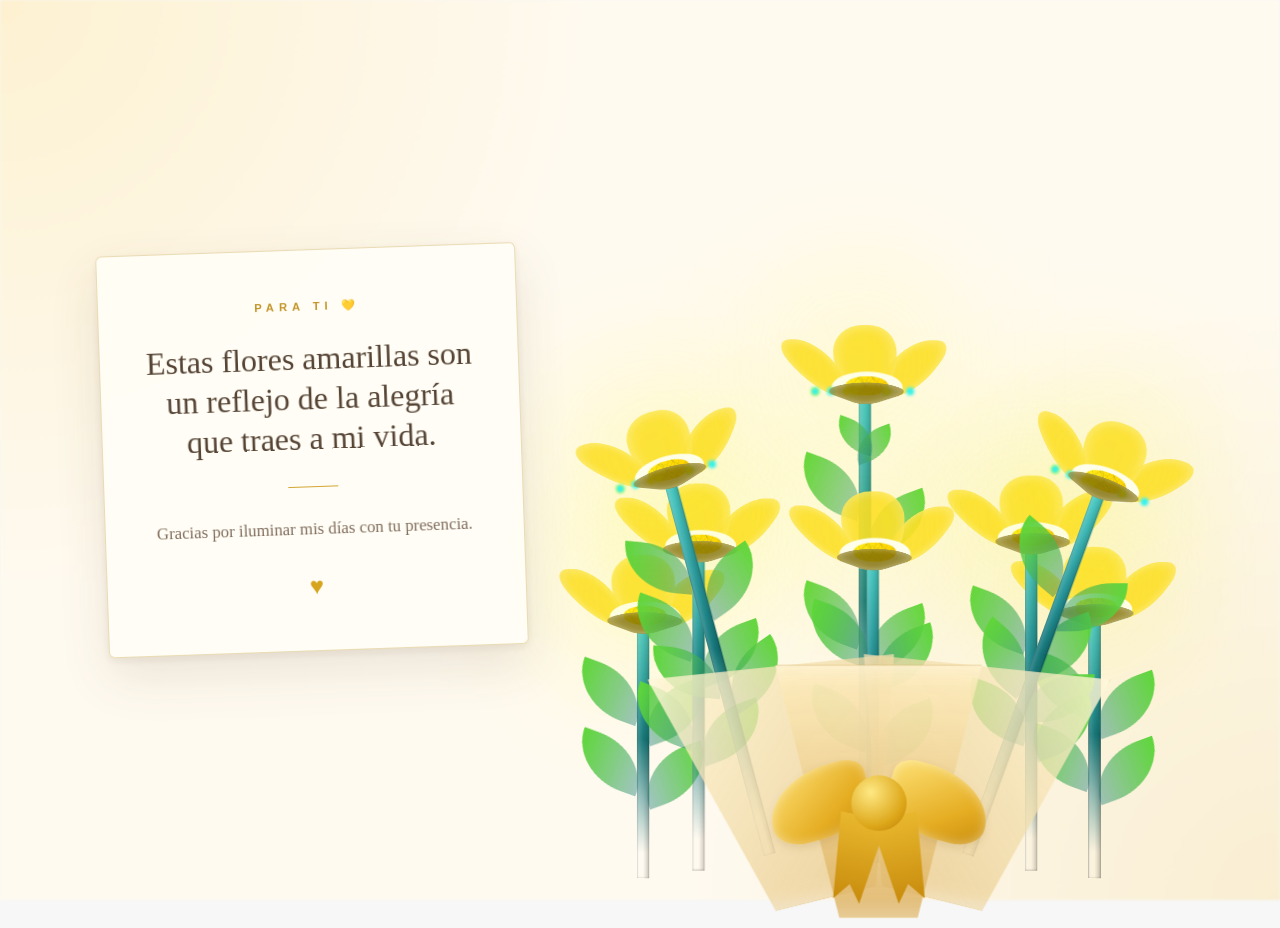
==== flower.html @ 19d8e275 "feat: customize flores amarillas website" ====
<!DOCTYPE html>
<html lang="es">
  <head>
    <meta charset="UTF-8" />
    <meta http-equiv="X-UA-Compatible" content="IE=edge" />
    <meta name="viewport" content="width=device-width, initial-scale=1.0" />
    <link rel="stylesheet" href="css/main.css" />
    <link rel="icon" href="img/flowers.png" type="image/x-icon" />
    <title>Flower</title>
  </head>

  <body class="container">

    <audio src="sound/ChristianBasso&HaienQiu-Flowers.mp3" autoplay></audio>

    <div id="lyrics"></div>

    <div class="letter-card">
      <p class="letter-small">PARA TI 💛</p>

      <h1>
        Estas flores amarillas son un reflejo de la alegría que traes a mi vida.
      </h1>

      <div class="letter-line"></div>

      <p class="letter-text">
        Gracias por iluminar mis días con tu presencia.
      </p>

      <span class="letter-heart">♥</span>
    </div>

    <div class="night"></div>

    <div class="flowers">

      <div class="bouquet-wrap">
      <div class="bouquet-paper bouquet-paper-left"></div>
      <div class="bouquet-paper bouquet-paper-right"></div>
      <div class="bouquet-paper bouquet-paper-center"></div>

      <div class="bouquet-bow">
        <span class="bow-left"></span>
        <span class="bow-center"></span>
        <span class="bow-right"></span>
        <span class="ribbon ribbon-left"></span>
        <span class="ribbon ribbon-right"></span>
      </div>
    </div>

      <!-- FLOR 1 -->
      <div class="flower flower--1">
        <div class="flower__leafs flower__leafs--1">
          <div class="flower__leaf flower__leaf--1"></div>
          <div class="flower__leaf flower__leaf--2"></div>
          <div class="flower__leaf flower__leaf--3"></div>
          <div class="flower__leaf flower__leaf--4"></div>
          <div class="flower__white-circle"></div>

          <div class="flower__light flower__light--1"></div>
          <div class="flower__light flower__light--2"></div>
          <div class="flower__light flower__light--3"></div>
          <div class="flower__light flower__light--4"></div>
          <div class="flower__light flower__light--5"></div>
          <div class="flower__light flower__light--6"></div>
          <div class="flower__light flower__light--7"></div>
          <div class="flower__light flower__light--8"></div>
        </div>

        <div class="flower__line">
          <div class="flower__line__leaf flower__line__leaf--1"></div>
          <div class="flower__line__leaf flower__line__leaf--2"></div>
          <div class="flower__line__leaf flower__line__leaf--3"></div>
          <div class="flower__line__leaf flower__line__leaf--4"></div>
          <div class="flower__line__leaf flower__line__leaf--5"></div>
          <div class="flower__line__leaf flower__line__leaf--6"></div>
        </div>
      </div>


      <!-- FLOR 2 -->
      <div class="flower flower--2">
        <div class="flower__leafs flower__leafs--2">
          <div class="flower__leaf flower__leaf--1"></div>
          <div class="flower__leaf flower__leaf--2"></div>
          <div class="flower__leaf flower__leaf--3"></div>
          <div class="flower__leaf flower__leaf--4"></div>
          <div class="flower__white-circle"></div>

          <div class="flower__light flower__light--1"></div>
          <div class="flower__light flower__light--2"></div>
          <div class="flower__light flower__light--3"></div>
          <div class="flower__light flower__light--4"></div>
          <div class="flower__light flower__light--5"></div>
          <div class="flower__light flower__light--6"></div>
          <div class="flower__light flower__light--7"></div>
          <div class="flower__light flower__light--8"></div>
        </div>

        <div class="flower__line">
          <div class="flower__line__leaf flower__line__leaf--1"></div>
          <div class="flower__line__leaf flower__line__leaf--2"></div>
          <div class="flower__line__leaf flower__line__leaf--3"></div>
          <div class="flower__line__leaf flower__line__leaf--4"></div>
        </div>
      </div>


      <!-- FLOR 3 -->
      <div class="flower flower--3">
        <div class="flower__leafs flower__leafs--3">
          <div class="flower__leaf flower__leaf--1"></div>
          <div class="flower__leaf flower__leaf--2"></div>
          <div class="flower__leaf flower__leaf--3"></div>
          <div class="flower__leaf flower__leaf--4"></div>
          <div class="flower__white-circle"></div>

          <div class="flower__light flower__light--1"></div>
          <div class="flower__light flower__light--2"></div>
          <div class="flower__light flower__light--3"></div>
          <div class="flower__light flower__light--4"></div>
          <div class="flower__light flower__light--5"></div>
          <div class="flower__light flower__light--6"></div>
          <div class="flower__light flower__light--7"></div>
          <div class="flower__light flower__light--8"></div>
        </div>

        <div class="flower__line">
          <div class="flower__line__leaf flower__line__leaf--1"></div>
          <div class="flower__line__leaf flower__line__leaf--2"></div>
          <div class="flower__line__leaf flower__line__leaf--3"></div>
          <div class="flower__line__leaf flower__line__leaf--4"></div>
        </div>
      </div>


      <!-- FLOR 4 -->
      <div class="flower flower--4">
        <div class="flower__leafs flower__leafs--3">
          <div class="flower__leaf flower__leaf--1"></div>
          <div class="flower__leaf flower__leaf--2"></div>
          <div class="flower__leaf flower__leaf--3"></div>
          <div class="flower__leaf flower__leaf--4"></div>
          <div class="flower__white-circle"></div>
        </div>

        <div class="flower__line">
          <div class="flower__line__leaf flower__line__leaf--1"></div>
          <div class="flower__line__leaf flower__line__leaf--2"></div>
          <div class="flower__line__leaf flower__line__leaf--3"></div>
          <div class="flower__line__leaf flower__line__leaf--4"></div>
        </div>
      </div>


      <!-- FLOR 5 -->
      <div class="flower flower--5">
        <div class="flower__leafs flower__leafs--3">
          <div class="flower__leaf flower__leaf--1"></div>
          <div class="flower__leaf flower__leaf--2"></div>
          <div class="flower__leaf flower__leaf--3"></div>
          <div class="flower__leaf flower__leaf--4"></div>
          <div class="flower__white-circle"></div>
        </div>

        <div class="flower__line">
          <div class="flower__line__leaf flower__line__leaf--1"></div>
          <div class="flower__line__leaf flower__line__leaf--2"></div>
          <div class="flower__line__leaf flower__line__leaf--3"></div>
          <div class="flower__line__leaf flower__line__leaf--4"></div>
        </div>
      </div>


      <!-- FLOR 6 -->
      <div class="flower flower--6">
        <div class="flower__leafs flower__leafs--3">
          <div class="flower__leaf flower__leaf--1"></div>
          <div class="flower__leaf flower__leaf--2"></div>
          <div class="flower__leaf flower__leaf--3"></div>
          <div class="flower__leaf flower__leaf--4"></div>
          <div class="flower__white-circle"></div>
        </div>

        <div class="flower__line">
          <div class="flower__line__leaf flower__line__leaf--1"></div>
          <div class="flower__line__leaf flower__line__leaf--2"></div>
          <div class="flower__line__leaf flower__line__leaf--3"></div>
          <div class="flower__line__leaf flower__line__leaf--4"></div>
        </div>
      </div>


      <!-- FLOR 7 -->
      <div class="flower flower--7">
        <div class="flower__leafs flower__leafs--3">
          <div class="flower__leaf flower__leaf--1"></div>
          <div class="flower__leaf flower__leaf--2"></div>
          <div class="flower__leaf flower__leaf--3"></div>
          <div class="flower__leaf flower__leaf--4"></div>
          <div class="flower__white-circle"></div>
        </div>

        <div class="flower__line">
          <div class="flower__line__leaf flower__line__leaf--1"></div>
          <div class="flower__line__leaf flower__line__leaf--2"></div>
          <div class="flower__line__leaf flower__line__leaf--3"></div>
          <div class="flower__line__leaf flower__line__leaf--4"></div>
        </div>
      </div>


      <!-- FLOR 8 -->
      <div class="flower flower--8">
        <div class="flower__leafs flower__leafs--3">
          <div class="flower__leaf flower__leaf--1"></div>
          <div class="flower__leaf flower__leaf--2"></div>
          <div class="flower__leaf flower__leaf--3"></div>
          <div class="flower__leaf flower__leaf--4"></div>
          <div class="flower__white-circle"></div>
        </div>

        <div class="flower__line">
          <div class="flower__line__leaf flower__line__leaf--1"></div>
          <div class="flower__line__leaf flower__line__leaf--2"></div>
          <div class="flower__line__leaf flower__line__leaf--3"></div>
          <div class="flower__line__leaf flower__line__leaf--4"></div>
        </div>
      </div>

    </div>

    <script src="anim.js"></script>
    <script src="main.js"></script>

  </body>
</html>
---- css/main.css ----
*,
*::after,
*::before {
  padding: 0;
  margin: 0;
  box-sizing: border-box;
}

:root {
  --dark-color: #000;
}

body {
  display: flex;
  align-items: flex-end;
  justify-content: center;
  min-height: 100vh;
  background-color: #fffaf0;
  overflow: hidden;
  perspective: 1000px;
}

#lyrics {
  font-size: 28px;
  font-family: "Franklin Gothic Medium", "Arial Narrow", Arial, sans-serif;
  color: #5c4938;
  position: absolute;
  margin-bottom: 20%;
  z-index: 1;
  font-weight: bold;
  letter-spacing: 4px;
}
@media only screen and (max-width: 600px) {
  /* Estilos específicos para dispositivos con un ancho máximo de 600px */
  #lyrics {
      font-size: 14px; /* Reduce el tamaño del texto para dispositivos más pequeños */
      margin-bottom: 530px;
      letter-spacing: 3px;
  }

}
.titulo {
  margin-bottom: 180px;
  font-family: "Arial Narrow", Arial, sans-serif;
  color: #c99a20;
  position: absolute;
  font-weight: bold;
  letter-spacing: 10px;
  opacity: 0;
  animation: fadeIn 3s ease-in-out forwards;
  text-align: center;
}
@keyframes fadeIn {
  from {
    opacity: 0;
  }
  to {
    opacity: 1;
  }
}

.night {
  z-index: -1;
  position: absolute;
  left: 50%;
  top: 0;
  transform: translateX(-50%);
  width: 100%;
  height: 100%;
  filter: blur(0.1vmin);

  background:
    radial-gradient(
      circle at top left,
      rgba(246, 211, 101, 0.22),
      transparent 38%
    ),
    radial-gradient(
      circle at bottom right,
      rgba(226, 186, 75, 0.18),
      transparent 38%
    ),
    #fffaf0;
}

.flowers {
  position: relative;
  transform: scale(0.9);
  /*margin-bottom: 100px;
  */
}

@media only screen and (max-width: 600px) {
  /* Estilos específicos para dispositivos con un ancho máximo de 600px */
.flowers {
      font-size: 14px;
      margin-bottom: 35%;
      letter-spacing: 3px;
      transform: scale(1.0);
}

}

.flower {
  position: absolute;
  bottom: 10vmin;
  transform-origin: bottom center;
  z-index: 10;
  --fl-speed: 0.8s;
}
.flower--1 {
  -webkit-animation: moving-flower-1 4s linear infinite;
  animation: moving-flower-1 4s linear infinite;
}
.flower--1 .flower__line {
  height: 70vmin;
  -webkit-animation-delay: 0.3s;
  animation-delay: 0.3s;
}
.flower--1 .flower__line__leaf--1 {
  -webkit-animation: blooming-leaf-right var(--fl-speed) 1.6s backwards;
  animation: blooming-leaf-right var(--fl-speed) 1.6s backwards;
}
.flower--1 .flower__line__leaf--2 {
  -webkit-animation: blooming-leaf-right var(--fl-speed) 1.4s backwards;
  animation: blooming-leaf-right var(--fl-speed) 1.4s backwards;
}
.flower--1 .flower__line__leaf--3 {
  -webkit-animation: blooming-leaf-left var(--fl-speed) 1.2s backwards;
  animation: blooming-leaf-left var(--fl-speed) 1.2s backwards;
}
.flower--1 .flower__line__leaf--4 {
  -webkit-animation: blooming-leaf-left var(--fl-speed) 1s backwards;
  animation: blooming-leaf-left var(--fl-speed) 1s backwards;
}
.flower--1 .flower__line__leaf--5 {
  -webkit-animation: blooming-leaf-right var(--fl-speed) 1.8s backwards;
  animation: blooming-leaf-right var(--fl-speed) 1.8s backwards;
}
.flower--1 .flower__line__leaf--6 {
  -webkit-animation: blooming-leaf-left var(--fl-speed) 2s backwards;
  animation: blooming-leaf-left var(--fl-speed) 2s backwards;
}
.flower--2 {
  left: 50%;
  transform: rotate(20deg);
  -webkit-animation: moving-flower-2 4s linear infinite;
  animation: moving-flower-2 4s linear infinite;
}
.flower--2 .flower__line {
  height: 60vmin;
  -webkit-animation-delay: 0.6s;
  animation-delay: 0.6s;
}
.flower--2 .flower__line__leaf--1 {
  -webkit-animation: blooming-leaf-right var(--fl-speed) 1.9s backwards;
  animation: blooming-leaf-right var(--fl-speed) 1.9s backwards;
}
.flower--2 .flower__line__leaf--2 {
  -webkit-animation: blooming-leaf-right var(--fl-speed) 1.7s backwards;
  animation: blooming-leaf-right var(--fl-speed) 1.7s backwards;
}
.flower--2 .flower__line__leaf--3 {
  -webkit-animation: blooming-leaf-left var(--fl-speed) 1.5s backwards;
  animation: blooming-leaf-left var(--fl-speed) 1.5s backwards;
}
.flower--2 .flower__line__leaf--4 {
  -webkit-animation: blooming-leaf-left var(--fl-speed) 1.3s backwards;
  animation: blooming-leaf-left var(--fl-speed) 1.3s backwards;
}
.flower--3 {
  left: 50%;
  transform: rotate(-15deg);
  -webkit-animation: moving-flower-3 4s linear infinite;
  animation: moving-flower-3 4s linear infinite;
}
.flower--3 .flower__line {
  -webkit-animation-delay: 0.9s;
  animation-delay: 0.9s;
}
.flower--3 .flower__line__leaf--1 {
  -webkit-animation: blooming-leaf-right var(--fl-speed) 2.5s backwards;
  animation: blooming-leaf-right var(--fl-speed) 2.5s backwards;
}
.flower--3 .flower__line__leaf--2 {
  -webkit-animation: blooming-leaf-right var(--fl-speed) 2.3s backwards;
  animation: blooming-leaf-right var(--fl-speed) 2.3s backwards;
}
.flower--3 .flower__line__leaf--3 {
  -webkit-animation: blooming-leaf-left var(--fl-speed) 2.1s backwards;
  animation: blooming-leaf-left var(--fl-speed) 2.1s backwards;
}
.flower--3 .flower__line__leaf--4 {
  -webkit-animation: blooming-leaf-left var(--fl-speed) 1.9s backwards;
  animation: blooming-leaf-left var(--fl-speed) 1.9s backwards;
}
.flower__leafs {
  position: relative;
  -webkit-animation: blooming-flower 2s backwards;
  animation: blooming-flower 2s backwards;
}
.flower__leafs--1 {
  -webkit-animation-delay: 1.1s;
  animation-delay: 1.1s;
}
.flower__leafs--2 {
  -webkit-animation-delay: 1.4s;
  animation-delay: 1.4s;
}
.flower__leafs--3 {
  -webkit-animation-delay: 1.7s;
  animation-delay: 1.7s;
}
.flower__leafs::after {
  content: "";
  position: absolute;
  left: 0;
  top: 0;
  transform: translate(-50%, -100%);
  width: 8vmin;
  height: 8vmin;
  background-color: #f9fd25;
  /* background-color: #fd2525; */
  filter: blur(10vmin);
}
.flower__leaf {
  position: absolute;
  bottom: 0;
  left: 50%;
  width: 8vmin;
  height: 11vmin;
  border-radius: 51% 49% 47% 53%/44% 45% 55% 69%;
  background-color: #253bfd;
  background-color: #fddd25;
  transform-origin: bottom center;
  opacity: 0.9;
  box-shadow: inset 0 0 2vmin rgba(255, 255, 255, 0.5);
}
.flower__leaf--1 {
  transform: translate(-10%, 1%) rotateY(40deg) rotateX(-50deg);
}
.flower__leaf--2 {
  transform: translate(-50%, -4%) rotateX(40deg);
}
.flower__leaf--3 {
  transform: translate(-90%, 0%) rotateY(45deg) rotateX(50deg);
}
.flower__leaf--4 {
  width: 8vmin;
  height: 8vmin;
  transform-origin: bottom left;
  border-radius: 4vmin 10vmin 4vmin 4vmin;
  transform: translate(0%, 18%) rotateX(70deg) rotate(-43deg);
  background-color: #7c6901;
  z-index: 1;
  opacity: 0.8;
}
.flower__white-circle {
  position: absolute;
  left: -3.5vmin;
  top: -3vmin;
  width: 9vmin;
  height: 4vmin;
  border-radius: 50%;
  background-color: #fff;
}
.flower__white-circle::after {
  content: "";
  position: absolute;
  left: 50%;
  top: 45%;
  transform: translate(-50%, -50%);
  width: 60%;
  height: 60%;
  border-radius: inherit;
  background-image: repeating-linear-gradient(
      135deg,
      rgba(0, 0, 0, 0.03) 0px,
      rgba(0, 0, 0, 0.03) 1px,
      transparent 1px,
      transparent 12px
    ),
    repeating-linear-gradient(
      45deg,
      rgba(0, 0, 0, 0.03) 0px,
      rgba(0, 0, 0, 0.03) 1px,
      transparent 1px,
      transparent 12px
    ),
    repeating-linear-gradient(
      67.5deg,
      rgba(0, 0, 0, 0.03) 0px,
      rgba(0, 0, 0, 0.03) 1px,
      transparent 1px,
      transparent 12px
    ),
    repeating-linear-gradient(
      135deg,
      rgba(0, 0, 0, 0.03) 0px,
      rgba(0, 0, 0, 0.03) 1px,
      transparent 1px,
      transparent 12px
    ),
    repeating-linear-gradient(
      45deg,
      rgba(0, 0, 0, 0.03) 0px,
      rgba(0, 0, 0, 0.03) 1px,
      transparent 1px,
      transparent 12px
    ),
    repeating-linear-gradient(
      112.5deg,
      rgba(0, 0, 0, 0.03) 0px,
      rgba(0, 0, 0, 0.03) 1px,
      transparent 1px,
      transparent 12px
    ),
    repeating-linear-gradient(
      112.5deg,
      rgba(0, 0, 0, 0.03) 0px,
      rgba(0, 0, 0, 0.03) 1px,
      transparent 1px,
      transparent 12px
    ),
    repeating-linear-gradient(
      45deg,
      rgba(0, 0, 0, 0.03) 0px,
      rgba(0, 0, 0, 0.03) 1px,
      transparent 1px,
      transparent 12px
    ),
    repeating-linear-gradient(
      22.5deg,
      rgba(0, 0, 0, 0.03) 0px,
      rgba(0, 0, 0, 0.03) 1px,
      transparent 1px,
      transparent 12px
    ),
    repeating-linear-gradient(
      45deg,
      rgba(0, 0, 0, 0.03) 0px,
      rgba(0, 0, 0, 0.03) 1px,
      transparent 1px,
      transparent 12px
    ),
    repeating-linear-gradient(
      22.5deg,
      rgba(0, 0, 0, 0.03) 0px,
      rgba(0, 0, 0, 0.03) 1px,
      transparent 1px,
      transparent 12px
    ),
    repeating-linear-gradient(
      135deg,
      rgba(0, 0, 0, 0.03) 0px,
      rgba(0, 0, 0, 0.03) 1px,
      transparent 1px,
      transparent 12px
    ),
    repeating-linear-gradient(
      157.5deg,
      rgba(0, 0, 0, 0.03) 0px,
      rgba(0, 0, 0, 0.03) 1px,
      transparent 1px,
      transparent 12px
    ),
    repeating-linear-gradient(
      67.5deg,
      rgba(0, 0, 0, 0.03) 0px,
      rgba(0, 0, 0, 0.03) 1px,
      transparent 1px,
      transparent 12px
    ),
    repeating-linear-gradient(
      67.5deg,
      rgba(0, 0, 0, 0.03) 0px,
      rgba(0, 0, 0, 0.03) 1px,
      transparent 1px,
      transparent 12px
    ),
    linear-gradient(90deg, rgb(255, 235, 18), rgb(255, 206, 0));
}
.flower__line {
  height: 55vmin;
  width: 1.5vmin;
  background-image: linear-gradient(
      to left,
      rgba(0, 0, 0, 0.2),
      transparent,
      rgba(255, 255, 255, 0.2)
    ),
    linear-gradient(to top, transparent 10%, #14757a, #39c6d6);
  box-shadow: inset 0 0 2px rgba(0, 0, 0, 0.5);
  -webkit-animation: grow-flower-tree 4s backwards;
  animation: grow-flower-tree 4s backwards;
}
.flower__line__leaf {
  --w: 7vmin;
  --h: calc(var(--w) + 2vmin);
  position: absolute;
  top: 20%;
  left: 90%;
  width: var(--w);
  height: var(--h);
  border-top-right-radius: var(--h);
  border-bottom-left-radius: var(--h);
  background-image: linear-gradient(to top, rgba(20, 117, 122, 0.4), #5ed639);
}
.flower__line__leaf--1 {
  transform: rotate(70deg) rotateY(30deg);
}
.flower__line__leaf--2 {
  top: 45%;
  transform: rotate(70deg) rotateY(30deg);
}
.flower__line__leaf--3,
.flower__line__leaf--4,
.flower__line__leaf--6 {
  border-top-right-radius: 0;
  border-bottom-left-radius: 0;
  border-top-left-radius: var(--h);
  border-bottom-right-radius: var(--h);
  left: -460%;
  top: 12%;
  transform: rotate(-70deg) rotateY(30deg);
}
.flower__line__leaf--4 {
  top: 40%;
}
.flower__line__leaf--5 {
  top: 0;
  transform-origin: left;
  transform: rotate(70deg) rotateY(30deg) scale(0.6);
}
.flower__line__leaf--6 {
  top: -2%;
  left: -450%;
  transform-origin: right;
  transform: rotate(-70deg) rotateY(30deg) scale(0.6);
}
.flower__light {
  position: absolute;
  bottom: 0vmin;
  width: 1vmin;
  height: 1vmin;
  background-color: rgb(255, 251, 0);
  border-radius: 50%;
  filter: blur(0.2vmin);
  -webkit-animation: light-ans 4s linear infinite backwards;
  animation: light-ans 4s linear infinite backwards;
}
.flower__light:nth-child(odd) {
  background-color: #23f0ff;
}
.flower__light--1 {
  left: -2vmin;
  -webkit-animation-delay: 1s;
  animation-delay: 1s;
}
.flower__light--2 {
  left: 3vmin;
  -webkit-animation-delay: 0.5s;
  animation-delay: 0.5s;
}
.flower__light--3 {
  left: -6vmin;
  -webkit-animation-delay: 0.3s;
  animation-delay: 0.3s;
}
.flower__light--4 {
  left: 6vmin;
  -webkit-animation-delay: 0.9s;
  animation-delay: 0.9s;
}
.flower__light--5 {
  left: -1vmin;
  -webkit-animation-delay: 1.5s;
  animation-delay: 1.5s;
}
.flower__light--6 {
  left: -4vmin;
  -webkit-animation-delay: 3s;
  animation-delay: 3s;
}
.flower__light--7 {
  left: 3vmin;
  -webkit-animation-delay: 2s;
  animation-delay: 2s;
}
.flower__light--8 {
  left: -6vmin;
  -webkit-animation-delay: 3.5s;
  animation-delay: 3.5s;
}
.flower__grass {
  --c: #159faa;
  --line-w: 1.5vmin;
  position: absolute;
  bottom: 12vmin;
  left: -7vmin;
  display: flex;
  flex-direction: column;
  align-items: flex-end;
  z-index: 20;
  transform-origin: bottom center;
  transform: rotate(-48deg) rotateY(40deg);
}
.flower__grass--1 {
  -webkit-animation: moving-grass 2s linear infinite;
  animation: moving-grass 2s linear infinite;
}
.flower__grass--2 {
  left: 2vmin;
  bottom: 10vmin;
  transform: scale(0.5) rotate(75deg) rotateX(10deg) rotateY(-200deg);
  opacity: 0.8;
  z-index: 0;
  -webkit-animation: moving-grass--2 1.5s linear infinite;
  animation: moving-grass--2 1.5s linear infinite;
}
.flower__grass--top {
  width: 7vmin;
  height: 10vmin;
  border-top-right-radius: 100%;
  border-right: var(--line-w) solid var(--c);
  transform-origin: bottom center;
  transform: rotate(-2deg);
}
.flower__grass--bottom {
  margin-top: -2px;
  width: var(--line-w);
  height: 25vmin;
  background-image: linear-gradient(to top, transparent, var(--c));
}
.flower__grass__leaf {
  --size: 10vmin;
  position: absolute;
  width: calc(var(--size) * 2.1);
  height: var(--size);
  border-top-left-radius: var(--size);
  border-top-right-radius: var(--size);
  background-image: linear-gradient(
    to top,
    transparent,
    transparent 30%,
    var(--c)
  );
  z-index: 100;
}
.flower__grass__leaf--1 {
  top: -6%;
  left: 30%;
  --size: 6vmin;
  transform: rotate(-20deg);
  -webkit-animation: growing-grass-ans--1 2s 2.6s backwards;
  animation: growing-grass-ans--1 2s 2.6s backwards;
}
@-webkit-keyframes growing-grass-ans--1 {
  0% {
    transform-origin: bottom left;
    transform: rotate(-20deg) scale(0);
  }
}
@keyframes growing-grass-ans--1 {
  0% {
    transform-origin: bottom left;
    transform: rotate(-20deg) scale(0);
  }
}
.flower__grass__leaf--2 {
  top: -5%;
  left: -110%;
  --size: 6vmin;
  transform: rotate(10deg);
  -webkit-animation: growing-grass-ans--2 2s 2.4s linear backwards;
  animation: growing-grass-ans--2 2s 2.4s linear backwards;
}
@-webkit-keyframes growing-grass-ans--2 {
  0% {
    transform-origin: bottom right;
    transform: rotate(10deg) scale(0);
  }
}
@keyframes growing-grass-ans--2 {
  0% {
    transform-origin: bottom right;
    transform: rotate(10deg) scale(0);
  }
}
.flower__grass__leaf--3 {
  top: 5%;
  left: 60%;
  --size: 8vmin;
  transform: rotate(-18deg) rotateX(-20deg);
  -webkit-animation: growing-grass-ans--3 2s 2.2s linear backwards;
  animation: growing-grass-ans--3 2s 2.2s linear backwards;
}
@-webkit-keyframes growing-grass-ans--3 {
  0% {
    transform-origin: bottom left;
    transform: rotate(-18deg) rotateX(-20deg) scale(0);
  }
}
@keyframes growing-grass-ans--3 {
  0% {
    transform-origin: bottom left;
    transform: rotate(-18deg) rotateX(-20deg) scale(0);
  }
}
.flower__grass__leaf--4 {
  top: 6%;
  left: -135%;
  --size: 8vmin;
  transform: rotate(2deg);
  -webkit-animation: growing-grass-ans--4 2s 2s linear backwards;
  animation: growing-grass-ans--4 2s 2s linear backwards;
}
@-webkit-keyframes growing-grass-ans--4 {
  0% {
    transform-origin: bottom right;
    transform: rotate(2deg) scale(0);
  }
}
@keyframes growing-grass-ans--4 {
  0% {
    transform-origin: bottom right;
    transform: rotate(2deg) scale(0);
  }
}
.flower__grass__leaf--5 {
  top: 20%;
  left: 60%;
  --size: 10vmin;
  transform: rotate(-24deg) rotateX(-20deg);
  -webkit-animation: growing-grass-ans--5 2s 1.8s linear backwards;
  animation: growing-grass-ans--5 2s 1.8s linear backwards;
}
@-webkit-keyframes growing-grass-ans--5 {
  0% {
    transform-origin: bottom left;
    transform: rotate(-24deg) rotateX(-20deg) scale(0);
  }
}
@keyframes growing-grass-ans--5 {
  0% {
    transform-origin: bottom left;
    transform: rotate(-24deg) rotateX(-20deg) scale(0);
  }
}
.flower__grass__leaf--6 {
  top: 22%;
  left: -180%;
  --size: 10vmin;
  transform: rotate(10deg);
  -webkit-animation: growing-grass-ans--6 2s 1.6s linear backwards;
  animation: growing-grass-ans--6 2s 1.6s linear backwards;
}
@-webkit-keyframes growing-grass-ans--6 {
  0% {
    transform-origin: bottom right;
    transform: rotate(10deg) scale(0);
  }
}
@keyframes growing-grass-ans--6 {
  0% {
    transform-origin: bottom right;
    transform: rotate(10deg) scale(0);
  }
}
.flower__grass__leaf--7 {
  top: 39%;
  left: 70%;
  --size: 10vmin;
  transform: rotate(-10deg);
  -webkit-animation: growing-grass-ans--7 2s 1.4s linear backwards;
  animation: growing-grass-ans--7 2s 1.4s linear backwards;
}
@-webkit-keyframes growing-grass-ans--7 {
  0% {
    transform-origin: bottom left;
    transform: rotate(-10deg) scale(0);
  }
}
@keyframes growing-grass-ans--7 {
  0% {
    transform-origin: bottom left;
    transform: rotate(-10deg) scale(0);
  }
}
.flower__grass__leaf--8 {
  top: 40%;
  left: -215%;
  --size: 11vmin;
  transform: rotate(10deg);
  -webkit-animation: growing-grass-ans--8 2s 1.2s linear backwards;
  animation: growing-grass-ans--8 2s 1.2s linear backwards;
}
@-webkit-keyframes growing-grass-ans--8 {
  0% {
    transform-origin: bottom right;
    transform: rotate(10deg) scale(0);
  }
}
@keyframes growing-grass-ans--8 {
  0% {
    transform-origin: bottom right;
    transform: rotate(10deg) scale(0);
  }
}
.flower__grass__overlay {
  position: absolute;
  top: -10%;
  right: 0%;
  width: 100%;
  height: 100%;
  background-color: rgba(0, 0, 0, 0.6);
  filter: blur(1.5vmin);
  z-index: 100;
}
.flower__g-long {
  --w: 2vmin;
  --h: 6vmin;
  --c: #159faa;
  position: absolute;
  bottom: 10vmin;
  left: -3vmin;
  transform-origin: bottom center;
  transform: rotate(-30deg) rotateY(-20deg);
  display: flex;
  flex-direction: column;
  align-items: flex-end;
  -webkit-animation: flower-g-long-ans 3s linear infinite;
  animation: flower-g-long-ans 3s linear infinite;
}
@-webkit-keyframes flower-g-long-ans {
  0%,
  100% {
    transform: rotate(-30deg) rotateY(-20deg);
  }
  50% {
    transform: rotate(-32deg) rotateY(-20deg);
  }
}
@keyframes flower-g-long-ans {
  0%,
  100% {
    transform: rotate(-30deg) rotateY(-20deg);
  }
  50% {
    transform: rotate(-32deg) rotateY(-20deg);
  }
}
.flower__g-long__top {
  top: calc(var(--h) * -1);
  width: calc(var(--w) + 1vmin);
  height: var(--h);
  border-top-right-radius: 100%;
  border-right: 0.7vmin solid var(--c);
  transform: translate(-0.7vmin, 1vmin);
}
.flower__g-long__bottom {
  width: var(--w);
  height: 50vmin;
  transform-origin: bottom center;
  background-image: linear-gradient(to top, transparent 30%, var(--c));
  box-shadow: inset 0 0 2px rgba(0, 0, 0, 0.5);
  -webkit-clip-path: polygon(35% 0, 65% 1%, 100% 100%, 0% 100%);
  clip-path: polygon(35% 0, 65% 1%, 100% 100%, 0% 100%);
}
.flower__g-right {
  position: absolute;
  bottom: 6vmin;
  left: -2vmin;
  transform-origin: bottom left;
  transform: rotate(20deg);
}
.flower__g-right .leaf {
  width: 30vmin;
  height: 50vmin;
  border-top-left-radius: 100%;
  border-left: 2vmin solid #079097;
  background-image: linear-gradient(
    to bottom,
    transparent,
    var(--dark-color) 60%
  );
  -webkit-mask-image: linear-gradient(to top, transparent 30%, #079097 60%);
}
.flower__g-right--1 {
  -webkit-animation: flower-g-right-ans 2.5s linear infinite;
  animation: flower-g-right-ans 2.5s linear infinite;
}
.flower__g-right--2 {
  left: 5vmin;
  transform: rotateY(-180deg);
  -webkit-animation: flower-g-right-ans--2 3s linear infinite;
  animation: flower-g-right-ans--2 3s linear infinite;
}
.flower__g-right--2 .leaf {
  height: 75vmin;
  filter: blur(0.3vmin);
  opacity: 0.8;
}
@-webkit-keyframes flower-g-right-ans {
  0%,
  100% {
    transform: rotate(20deg);
  }
  50% {
    transform: rotate(24deg) rotateX(-20deg);
  }
}
@keyframes flower-g-right-ans {
  0%,
  100% {
    transform: rotate(20deg);
  }
  50% {
    transform: rotate(24deg) rotateX(-20deg);
  }
}
@-webkit-keyframes flower-g-right-ans--2 {
  0%,
  100% {
    transform: rotateY(-180deg) rotate(0deg) rotateX(-20deg);
  }
  50% {
    transform: rotateY(-180deg) rotate(6deg) rotateX(-20deg);
  }
}
@keyframes flower-g-right-ans--2 {
  0%,
  100% {
    transform: rotateY(-180deg) rotate(0deg) rotateX(-20deg);
  }
  50% {
    transform: rotateY(-180deg) rotate(6deg) rotateX(-20deg);
  }
}
.flower__g-front {
  position: absolute;
  bottom: 6vmin;
  left: 2.5vmin;
  z-index: 100;
  transform-origin: bottom center;
  transform: rotate(-28deg) rotateY(30deg) scale(1.04);
  -webkit-animation: flower__g-front-ans 2s linear infinite;
  animation: flower__g-front-ans 2s linear infinite;
}
@-webkit-keyframes flower__g-front-ans {
  0%,
  100% {
    transform: rotate(-28deg) rotateY(30deg) scale(1.04);
  }
  50% {
    transform: rotate(-35deg) rotateY(40deg) scale(1.04);
  }
}
@keyframes flower__g-front-ans {
  0%,
  100% {
    transform: rotate(-28deg) rotateY(30deg) scale(1.04);
  }
  50% {
    transform: rotate(-35deg) rotateY(40deg) scale(1.04);
  }
}
.flower__g-front__line {
  width: 0.3vmin;
  height: 20vmin;
  background-image: linear-gradient(
    to top,
    transparent,
    #079097,
    transparent 100%
  );
  position: relative;
}
.flower__g-front__leaf-wrapper {
  position: absolute;
  top: 0;
  left: 0;
  transform-origin: bottom left;
  transform: rotate(10deg);
}
.flower__g-front__leaf-wrapper:nth-child(even) {
  left: 0vmin;
  transform: rotateY(-180deg) rotate(5deg);
  -webkit-animation: flower__g-front__leaf-left-ans 1s ease-in backwards;
  animation: flower__g-front__leaf-left-ans 1s ease-in backwards;
}
.flower__g-front__leaf-wrapper:nth-child(odd) {
  -webkit-animation: flower__g-front__leaf-ans 1s ease-in backwards;
  animation: flower__g-front__leaf-ans 1s ease-in backwards;
}
.flower__g-front__leaf-wrapper--1 {
  top: -8vmin;
  transform: scale(0.7);
  -webkit-animation: flower__g-front__leaf-ans 1s 5.5s ease-in backwards !important;
  animation: flower__g-front__leaf-ans 1s 5.5s ease-in backwards !important;
}
.flower__g-front__leaf-wrapper--2 {
  top: -8vmin;
  transform: rotateY(-180deg) scale(0.7) !important;
  -webkit-animation: flower__g-front__leaf-left-ans-2 1s 4.6s ease-in backwards !important;
  animation: flower__g-front__leaf-left-ans-2 1s 4.6s ease-in backwards !important;
}
.flower__g-front__leaf-wrapper--3 {
  top: -3vmin;
  -webkit-animation: flower__g-front__leaf-ans 1s 4.6s ease-in backwards;
  animation: flower__g-front__leaf-ans 1s 4.6s ease-in backwards;
}
.flower__g-front__leaf-wrapper--4 {
  top: -3vmin;
  transform: rotateY(-180deg) scale(0.9) !important;
  -webkit-animation: flower__g-front__leaf-left-ans-2 1s 4.6s ease-in backwards !important;
  animation: flower__g-front__leaf-left-ans-2 1s 4.6s ease-in backwards !important;
}
@-webkit-keyframes flower__g-front__leaf-left-ans-2 {
  0% {
    transform: rotateY(-180deg) scale(0);
  }
}
@keyframes flower__g-front__leaf-left-ans-2 {
  0% {
    transform: rotateY(-180deg) scale(0);
  }
}
.flower__g-front__leaf-wrapper--5,
.flower__g-front__leaf-wrapper--6 {
  top: 2vmin;
}
.flower__g-front__leaf-wrapper--7,
.flower__g-front__leaf-wrapper--8 {
  top: 6.5vmin;
}
.flower__g-front__leaf-wrapper--2 {
  -webkit-animation-delay: 5.2s !important;
  animation-delay: 5.2s !important;
}
.flower__g-front__leaf-wrapper--3 {
  -webkit-animation-delay: 4.9s !important;
  animation-delay: 4.9s !important;
}
.flower__g-front__leaf-wrapper--5 {
  -webkit-animation-delay: 4.3s !important;
  animation-delay: 4.3s !important;
}
.flower__g-front__leaf-wrapper--6 {
  -webkit-animation-delay: 4.1s !important;
  animation-delay: 4.1s !important;
}
.flower__g-front__leaf-wrapper--7 {
  -webkit-animation-delay: 3.8s !important;
  animation-delay: 3.8s !important;
}
.flower__g-front__leaf-wrapper--8 {
  -webkit-animation-delay: 3.5s !important;
  animation-delay: 3.5s !important;
}
@-webkit-keyframes flower__g-front__leaf-ans {
  0% {
    transform: rotate(10deg) scale(0);
  }
}
@keyframes flower__g-front__leaf-ans {
  0% {
    transform: rotate(10deg) scale(0);
  }
}
@-webkit-keyframes flower__g-front__leaf-left-ans {
  0% {
    transform: rotateY(-180deg) rotate(5deg) scale(0);
  }
}
@keyframes flower__g-front__leaf-left-ans {
  0% {
    transform: rotateY(-180deg) rotate(5deg) scale(0);
  }
}
.flower__g-front__leaf {
  width: 10vmin;
  height: 10vmin;
  border-radius: 100% 0% 0% 100%/100% 100% 0% 0%;
  box-shadow: inset 0 2px 1vmin hsla(184deg, 97%, 58%, 0.2);
  background-image: linear-gradient(
      to bottom left,
      transparent,
      var(--dark-color)
    ),
    linear-gradient(to bottom right, #159faa 50%, transparent 50%, transparent);
  -webkit-mask-image: linear-gradient(
    to bottom right,
    #159faa 50%,
    transparent 50%,
    transparent
  );
  mask-image: linear-gradient(
    to bottom right,
    #159faa 50%,
    transparent 50%,
    transparent
  );
}
.flower__g-fr {
  position: absolute;
  bottom: -4vmin;
  left: vmin;
  transform-origin: bottom left;
  z-index: 10;
  -webkit-animation: flower__g-fr-ans 2s linear infinite;
  animation: flower__g-fr-ans 2s linear infinite;
}
@-webkit-keyframes flower__g-fr-ans {
  0%,
  100% {
    transform: rotate(2deg);
  }
  50% {
    transform: rotate(4deg);
  }
}
@keyframes flower__g-fr-ans {
  0%,
  100% {
    transform: rotate(2deg);
  }
  50% {
    transform: rotate(4deg);
  }
}
.flower__g-fr .leaf {
  width: 30vmin;
  height: 50vmin;
  border-top-left-radius: 100%;
  border-left: 2vmin solid #079097;
  -webkit-mask-image: linear-gradient(to top, transparent 25%, #079097 50%);
  position: relative;
  z-index: 1;
}
.flower__g-fr__leaf {
  position: absolute;
  top: 0;
  left: 0;
  width: 10vmin;
  height: 10vmin;
  border-radius: 100% 0% 0% 100%/100% 100% 0% 0%;
  box-shadow: inset 0 2px 1vmin hsla(184deg, 97%, 58%, 0.2);
  background-image: linear-gradient(
      to bottom left,
      transparent,
      var(--dark-color) 98%
    ),
    linear-gradient(to bottom right, #23f0ff 45%, transparent 50%, transparent);
  -webkit-mask-image: linear-gradient(
    135deg,
    #159faa 40%,
    transparent 50%,
    transparent
  );
}
.flower__g-fr__leaf--1 {
  left: 20vmin;
  transform: rotate(45deg);
  -webkit-animation: flower__g-fr-leaft-ans-1 0.5s 5.2s linear backwards;
  animation: flower__g-fr-leaft-ans-1 0.5s 5.2s linear backwards;
}
@-webkit-keyframes flower__g-fr-leaft-ans-1 {
  0% {
    transform-origin: left;
    transform: rotate(45deg) scale(0);
  }
}
@keyframes flower__g-fr-leaft-ans-1 {
  0% {
    transform-origin: left;
    transform: rotate(45deg) scale(0);
  }
}
.flower__g-fr__leaf--2 {
  left: 12vmin;
  top: -7vmin;
  transform: rotate(25deg) rotateY(-180deg);
  -webkit-animation: flower__g-fr-leaft-ans-6 0.5s 5s linear backwards;
  animation: flower__g-fr-leaft-ans-6 0.5s 5s linear backwards;
}
.flower__g-fr__leaf--3 {
  left: 15vmin;
  top: 6vmin;
  transform: rotate(55deg);
  -webkit-animation: flower__g-fr-leaft-ans-5 0.5s 4.8s linear backwards;
  animation: flower__g-fr-leaft-ans-5 0.5s 4.8s linear backwards;
}
.flower__g-fr__leaf--4 {
  left: 6vmin;
  top: -2vmin;
  transform: rotate(25deg) rotateY(-180deg);
  -webkit-animation: flower__g-fr-leaft-ans-6 0.5s 4.6s linear backwards;
  animation: flower__g-fr-leaft-ans-6 0.5s 4.6s linear backwards;
}
.flower__g-fr__leaf--5 {
  left: 10vmin;
  top: 14vmin;
  transform: rotate(55deg);
  -webkit-animation: flower__g-fr-leaft-ans-5 0.5s 4.4s linear backwards;
  animation: flower__g-fr-leaft-ans-5 0.5s 4.4s linear backwards;
}
@-webkit-keyframes flower__g-fr-leaft-ans-5 {
  0% {
    transform-origin: left;
    transform: rotate(55deg) scale(0);
  }
}
@keyframes flower__g-fr-leaft-ans-5 {
  0% {
    transform-origin: left;
    transform: rotate(55deg) scale(0);
  }
}
.flower__g-fr__leaf--6 {
  left: 0vmin;
  top: 6vmin;
  transform: rotate(25deg) rotateY(-180deg);
  -webkit-animation: flower__g-fr-leaft-ans-6 0.5s 4.2s linear backwards;
  animation: flower__g-fr-leaft-ans-6 0.5s 4.2s linear backwards;
}
@-webkit-keyframes flower__g-fr-leaft-ans-6 {
  0% {
    transform-origin: right;
    transform: rotate(25deg) rotateY(-180deg) scale(0);
  }
}
@keyframes flower__g-fr-leaft-ans-6 {
  0% {
    transform-origin: right;
    transform: rotate(25deg) rotateY(-180deg) scale(0);
  }
}
.flower__g-fr__leaf--7 {
  left: 5vmin;
  top: 22vmin;
  transform: rotate(45deg);
  -webkit-animation: flower__g-fr-leaft-ans-7 0.5s 4s linear backwards;
  animation: flower__g-fr-leaft-ans-7 0.5s 4s linear backwards;
}
@-webkit-keyframes flower__g-fr-leaft-ans-7 {
  0% {
    transform-origin: left;
    transform: rotate(45deg) scale(0);
  }
}
@keyframes flower__g-fr-leaft-ans-7 {
  0% {
    transform-origin: left;
    transform: rotate(45deg) scale(0);
  }
}
.flower__g-fr__leaf--8 {
  left: -4vmin;
  top: 15vmin;
  transform: rotate(15deg) rotateY(-180deg);
  -webkit-animation: flower__g-fr-leaft-ans-8 0.5s 3.8s linear backwards;
  animation: flower__g-fr-leaft-ans-8 0.5s 3.8s linear backwards;
}
@-webkit-keyframes flower__g-fr-leaft-ans-8 {
  0% {
    transform-origin: right;
    transform: rotate(15deg) rotateY(-180deg) scale(0);
  }
}
@keyframes flower__g-fr-leaft-ans-8 {
  0% {
    transform-origin: right;
    transform: rotate(15deg) rotateY(-180deg) scale(0);
  }
}

.long-g {
  position: absolute;
  bottom: 25vmin;
  left: -42vmin;
  transform-origin: bottom left;
}
.long-g--1 {
  bottom: 0vmin;
  transform: scale(0.8) rotate(-5deg);
}
.long-g--1 .leaf {
  -webkit-mask-image: linear-gradient(
    to top,
    transparent 40%,
    #079097 80%
  ) !important;
}
.long-g--1 .leaf--1 {
  --w: 5vmin;
  --h: 60vmin;
  left: -2vmin;
  transform: rotate(3deg) rotateY(-180deg);
}
.long-g--2,
.long-g--3 {
  bottom: -3vmin;
  left: -35vmin;
  transform-origin: center;
  transform: scale(0.6) rotateX(60deg);
}
.long-g--2 .leaf,
.long-g--3 .leaf {
  -webkit-mask-image: linear-gradient(
    to top,
    transparent 50%,
    #079097 80%
  ) !important;
}
.long-g--2 .leaf--1,
.long-g--3 .leaf--1 {
  left: -1vmin;
  transform: rotateY(-180deg);
}
.long-g--3 {
  left: -17vmin;
  bottom: 0vmin;
}
.long-g--3 .leaf {
  -webkit-mask-image: linear-gradient(
    to top,
    transparent 40%,
    #079097 80%
  ) !important;
}
.long-g--4 {
  left: 25vmin;
  bottom: -3vmin;
  transform-origin: center;
  transform: scale(0.6) rotateX(60deg);
}
.long-g--4 .leaf {
  -webkit-mask-image: linear-gradient(
    to top,
    transparent 50%,
    #079097 80%
  ) !important;
}
.long-g--5 {
  left: 42vmin;
  bottom: 0vmin;
  transform: scale(0.8) rotate(2deg);
}
.long-g--6 {
  left: 0vmin;
  bottom: -20vmin;
  z-index: 100;
  filter: blur(0.3vmin);
  transform: scale(0.8) rotate(2deg);
}
.long-g--7 {
  left: 35vmin;
  bottom: 20vmin;
  z-index: -1;
  filter: blur(0.3vmin);
  transform: scale(0.6) rotate(2deg);
  opacity: 0.7;
}
.long-g .leaf {
  --w: 15vmin;
  --h: 40vmin;
  --c: #1aaa15;
  position: absolute;
  bottom: 0;
  width: var(--w);
  height: var(--h);
  border-top-left-radius: 100%;
  border-left: 2vmin solid var(--c);
  -webkit-mask-image: linear-gradient(
    to top,
    transparent 20%,
    var(--dark-color)
  );
  transform-origin: bottom center;
}
.long-g .leaf--0 {
  left: 2vmin;
  -webkit-animation: leaf-ans-1 4s linear infinite;
  animation: leaf-ans-1 4s linear infinite;
}
.long-g .leaf--1 {
  --w: 5vmin;
  --h: 60vmin;
  -webkit-animation: leaf-ans-1 4s linear infinite;
  animation: leaf-ans-1 4s linear infinite;
}
.long-g .leaf--2 {
  --w: 10vmin;
  --h: 40vmin;
  left: -0.5vmin;
  bottom: 5vmin;
  transform-origin: bottom left;
  transform: rotateY(-180deg);
  -webkit-animation: leaf-ans-2 3s linear infinite;
  animation: leaf-ans-2 3s linear infinite;
}
.long-g .leaf--3 {
  --w: 5vmin;
  --h: 30vmin;
  left: -1vmin;
  bottom: 3.2vmin;
  transform-origin: bottom left;
  transform: rotate(-10deg) rotateY(-180deg);
  -webkit-animation: leaf-ans-3 3s linear infinite;
  animation: leaf-ans-3 3s linear infinite;
}

@-webkit-keyframes leaf-ans-1 {
  0%,
  100% {
    transform: rotate(-5deg) scale(1);
  }
  50% {
    transform: rotate(5deg) scale(1.1);
  }
}

@keyframes leaf-ans-1 {
  0%,
  100% {
    transform: rotate(-5deg) scale(1);
  }
  50% {
    transform: rotate(5deg) scale(1.1);
  }
}
@-webkit-keyframes leaf-ans-2 {
  0%,
  100% {
    transform: rotateY(-180deg) rotate(5deg);
  }
  50% {
    transform: rotateY(-180deg) rotate(0deg) scale(1.1);
  }
}
@keyframes leaf-ans-2 {
  0%,
  100% {
    transform: rotateY(-180deg) rotate(5deg);
  }
  50% {
    transform: rotateY(-180deg) rotate(0deg) scale(1.1);
  }
}
@-webkit-keyframes leaf-ans-3 {
  0%,
  100% {
    transform: rotate(-10deg) rotateY(-180deg);
  }
  50% {
    transform: rotate(-20deg) rotateY(-180deg);
  }
}
@keyframes leaf-ans-3 {
  0%,
  100% {
    transform: rotate(-10deg) rotateY(-180deg);
  }
  50% {
    transform: rotate(-20deg) rotateY(-180deg);
  }
}
.grow-ans {
  -webkit-animation: grow-ans 2s var(--d) backwards;
  animation: grow-ans 2s var(--d) backwards;
}

@-webkit-keyframes grow-ans {
  0% {
    transform: scale(0);
    opacity: 0;
  }
}

@keyframes grow-ans {
  0% {
    transform: scale(0);
    opacity: 0;
  }
}
@-webkit-keyframes light-ans {
  0% {
    opacity: 0;
    transform: translateY(0vmin);
  }
  25% {
    opacity: 1;
    transform: translateY(-5vmin) translateX(-2vmin);
  }
  50% {
    opacity: 1;
    transform: translateY(-15vmin) translateX(2vmin);
    filter: blur(0.2vmin);
  }
  75% {
    transform: translateY(-20vmin) translateX(-2vmin);
    filter: blur(0.2vmin);
  }
  100% {
    transform: translateY(-30vmin);
    opacity: 0;
    filter: blur(1vmin);
  }
}
@keyframes light-ans {
  0% {
    opacity: 0;
    transform: translateY(0vmin);
  }
  25% {
    opacity: 1;
    transform: translateY(-5vmin) translateX(-2vmin);
  }
  50% {
    opacity: 1;
    transform: translateY(-15vmin) translateX(2vmin);
    filter: blur(0.2vmin);
  }
  75% {
    transform: translateY(-20vmin) translateX(-2vmin);
    filter: blur(0.2vmin);
  }
  100% {
    transform: translateY(-30vmin);
    opacity: 0;
    filter: blur(1vmin);
  }
}
@-webkit-keyframes moving-flower-1 {
  0%,
  100% {
    transform: rotate(2deg);
  }
  50% {
    transform: rotate(-2deg);
  }
}
@keyframes moving-flower-1 {
  0%,
  100% {
    transform: rotate(2deg);
  }
  50% {
    transform: rotate(-2deg);
  }
}
@-webkit-keyframes moving-flower-2 {
  0%,
  100% {
    transform: rotate(18deg);
  }
  50% {
    transform: rotate(14deg);
  }
}
@keyframes moving-flower-2 {
  0%,
  100% {
    transform: rotate(18deg);
  }
  50% {
    transform: rotate(14deg);
  }
}
@-webkit-keyframes moving-flower-3 {
  0%,
  100% {
    transform: rotate(-18deg);
  }
  50% {
    transform: rotate(-20deg) rotateY(-10deg);
  }
}
@keyframes moving-flower-3 {
  0%,
  100% {
    transform: rotate(-18deg);
  }
  50% {
    transform: rotate(-20deg) rotateY(-10deg);
  }
}
@-webkit-keyframes blooming-leaf-right {
  0% {
    transform-origin: left;
    transform: rotate(70deg) rotateY(30deg) scale(0);
  }
}
@keyframes blooming-leaf-right {
  0% {
    transform-origin: left;
    transform: rotate(70deg) rotateY(30deg) scale(0);
  }
}
@-webkit-keyframes blooming-leaf-left {
  0% {
    transform-origin: right;
    transform: rotate(-70deg) rotateY(30deg) scale(0);
  }
}
@keyframes blooming-leaf-left {
  0% {
    transform-origin: right;
    transform: rotate(-70deg) rotateY(30deg) scale(0);
  }
}
@-webkit-keyframes grow-flower-tree {
  0% {
    height: 0;
    border-radius: 1vmin;
  }
}
@keyframes grow-flower-tree {
  0% {
    height: 0;
    border-radius: 1vmin;
  }
}
@-webkit-keyframes blooming-flower {
  0% {
    transform: scale(0);
  }
}
@keyframes blooming-flower {
  0% {
    transform: scale(0);
  }
}
@-webkit-keyframes moving-grass {
  0%,
  100% {
    transform: rotate(-48deg) rotateY(40deg);
  }
  50% {
    transform: rotate(-50deg) rotateY(40deg);
  }
}
@keyframes moving-grass {
  0%,
  100% {
    transform: rotate(-48deg) rotateY(40deg);
  }
  50% {
    transform: rotate(-50deg) rotateY(40deg);
  }
}
@-webkit-keyframes moving-grass--2 {
  0%,
  100% {
    transform: scale(0.5) rotate(75deg) rotateX(10deg) rotateY(-200deg);
  }
  50% {
    transform: scale(0.5) rotate(79deg) rotateX(10deg) rotateY(-200deg);
  }
}
@keyframes moving-grass--2 {
  0%,
  100% {
    transform: scale(0.5) rotate(75deg) rotateX(10deg) rotateY(-200deg);
  }
  50% {
    transform: scale(0.5) rotate(79deg) rotateX(10deg) rotateY(-200deg);
  }
}
.growing-grass {
  -webkit-animation: growing-grass-ans 1s 2s backwards;
  animation: growing-grass-ans 1s 2s backwards;
}

@-webkit-keyframes growing-grass-ans {
  0% {
    transform: scale(0);
  }
}

@keyframes growing-grass-ans {
  0% {
    transform: scale(0);
  }
}
.container * {
  -webkit-animation-play-state: paused !important;
  animation-play-state: paused !important;
} /*# sourceMappingURL=main.css.map */


/* Reset de estilos básicos */
body, h1, p {
  margin: 0;
  padding: 0;
}

/* Estilos generales */
body {
  font-family: 'Arial', sans-serif;
  background-color: #f7f7f7;
  color: #333;
}

.container {
  max-width: 1200px;
  margin: 0 auto;
  padding: 20px;
}

h1 {
  font-size: 2em;
  line-height: 1.5;
  margin-bottom: 20px;
}

/* Media Queries para tamaños de pantalla diferentes */
@media screen and (max-width: 600px) {
  /* Estilos para pantallas pequeñas */
  h1 {
      font-size: 1.5em;
  }
}

@media screen and (min-width: 601px) and (max-width: 1024px) {
  /* Estilos para pantallas medianas */
  h1 {
      font-size: 1.8em;
  }
}

@media screen and (min-width: 1025px) {
  /* Estilos para pantallas grandes */
  h1 {
      font-size: 2em;
  }
}

/* =========================================
   NUEVA COMPOSICIÓN: CARTA + RAMO
========================================= */

/* Carta de la izquierda */
.letter-card {
  position: absolute;
  left: 8%;
  top: 50%;
  transform: translateY(-50%) rotate(-2deg);

  width: min(420px, 38vw);
  padding: 50px 45px;

  background: rgba(255, 253, 245, 0.96);

  border: 1px solid rgba(194, 155, 57, 0.35);
  border-radius: 6px;

  box-shadow:
    0 20px 50px rgba(91, 67, 33, 0.12),
    0 3px 8px rgba(91, 67, 33, 0.08);

  z-index: 200;

  text-align: center;

  animation: showLetter 1.8s ease forwards;
}

.letter-small {
  font-size: 0.7rem;
  letter-spacing: 5px;
  color: #c39427;
  margin-bottom: 25px;
  font-weight: bold;
}

.letter-card h1 {
  font-family: Georgia, "Times New Roman", serif;

  font-size: clamp(1.7rem, 2.5vw, 2.5rem);

  line-height: 1.25;

  font-weight: 500;

  color: #554334;

  margin: 0;
}

.letter-line {
  width: 50px;
  height: 1px;

  background: #d2a632;

  margin: 28px auto;
}

.letter-text {
  font-family: Georgia, "Times New Roman", serif;

  font-size: 1.05rem;

  line-height: 1.7;

  color: #806d5c;
}

.letter-heart {
  display: block;

  margin-top: 28px;

  font-size: 1.5rem;

  color: #d6a51e;
}


/* Mover las flores hacia la derecha */
.flowers {
  position: absolute;

  right: 25%;
  bottom: 0;

  transform: scale(0.85);
}


/* Aparición de la carta */
@keyframes showLetter {
  from {
    opacity: 0;
    transform: translateY(-45%) rotate(-2deg);
  }

  to {
    opacity: 1;
    transform: translateY(-50%) rotate(-2deg);
  }
}


/* Letras de la canción */
#lyrics {
  bottom: 25px;
  left: 50%;

  transform: translateX(-50%);

  width: 90%;

  margin: 0;

  text-align: center;

  font-size: 18px;

  color: #9b731c;

  z-index: 300;
}


/* CELULAR */
@media screen and (max-width: 700px) {

  .letter-card {
    left: 50%;
    top: 8%;

    transform: translateX(-50%) rotate(-1deg);

    width: 88%;

    padding: 25px 22px;
  }

  .letter-card h1 {
    font-size: 1.45rem;
  }

  .letter-text {
    font-size: 0.9rem;
  }

  .flowers {
    right: 50%;
    bottom: 4%;

    transform: translateX(50%) scale(0.72);
  }

  #lyrics {
    font-size: 12px;
    bottom: 10px;
  }

  @keyframes showLetter {

    from {
      opacity: 0;
      transform: translateX(-50%) translateY(15px) rotate(-1deg);
    }

    to {
      opacity: 1;
      transform: translateX(-50%) translateY(0) rotate(-1deg);
    }
  }
}

/* =========================================
   RAMO FINAL
========================================= */

.flowers {
  position: absolute;
  right: 5vw;
  bottom: -2vmin;

  width: 75vmin;
  height: 88vmin;

  transform: scale(0.88);
  transform-origin: bottom center;
}


/* -----------------------------------------
   DISTRIBUCIÓN DE LAS 8 FLORES
----------------------------------------- */

.flower {
  transform-origin: bottom center;
  z-index: 10;
}

/* flor superior central */
.flower--1 {
  left: 35vmin;
  bottom: 8vmin;
  z-index: 15;
}

.flower--1 .flower__line {
  height: 58vmin;
}


/* superior derecha */
.flower--2 {
  left: 48vmin;
  bottom: 8vmin;
  z-index: 13;
}

.flower--2 .flower__line {
  height: 49vmin;
}


/* superior izquierda */
.flower--3 {
  left: 23vmin;
  bottom: 8vmin;
  z-index: 13;
}

.flower--3 .flower__line {
  height: 49vmin;
}


/* izquierda media */
.flower--4 {
  left: 14vmin;
  bottom: 6vmin;

  animation: bouquet-flower-left 4.5s ease-in-out infinite;

  z-index: 11;
}

.flower--4 .flower__line {
  height: 40vmin;
}


/* derecha media */
.flower--5 {
  left: 56vmin;
  bottom: 6vmin;

  animation: bouquet-flower-right 4.5s ease-in-out infinite;

  z-index: 11;
}

.flower--5 .flower__line {
  height: 41vmin;
}


/* extremo izquierdo */
.flower--6 {
  left: 7vmin;
  bottom: 5vmin;

  animation: bouquet-flower-far-left 4.8s ease-in-out infinite;

  z-index: 9;
}

.flower--6 .flower__line {
  height: 32vmin;
}


/* extremo derecho */
.flower--7 {
  left: 64vmin;
  bottom: 5vmin;

  animation: bouquet-flower-far-right 4.8s ease-in-out infinite;

  z-index: 9;
}

.flower--7 .flower__line {
  height: 33vmin;
}


/* flor central baja */
.flower--8 {
  left: 36vmin;
  bottom: 7vmin;

  animation: bouquet-flower-center 4.2s ease-in-out infinite;

  z-index: 16;
}

.flower--8 .flower__line {
  height: 38vmin;
}


/* -----------------------------------------
   PAPEL DEL RAMO
----------------------------------------- */

.bouquet-wrap {
  position: absolute;

  left: 50%;
  bottom: 0;

  transform: translateX(-50%);

  width: 58vmin;
  height: 39vmin;

  z-index: 30;

  pointer-events: none;
}


.bouquet-paper {
  position: absolute;

  bottom: 2vmin;

  border: 1px solid rgba(190, 146, 70, 0.25);

  box-shadow:
    inset 0 0 25px rgba(255,255,255,0.45),
    0 10px 30px rgba(112, 80, 31, 0.12);
}


/* papel izquierdo */
.bouquet-paper-left {
  left: 3vmin;

  width: 31vmin;
  height: 34vmin;

  background:
    linear-gradient(
      135deg,
      rgba(255, 246, 211, 0.82),
      rgba(222, 181, 104, 0.65)
    );

  transform: rotate(-14deg);

  clip-path: polygon(
    0 5%,
    100% 18%,
    70% 100%,
    28% 100%
  );
}


/* papel derecho */
.bouquet-paper-right {
  right: 3vmin;

  width: 31vmin;
  height: 34vmin;

  background:
    linear-gradient(
      225deg,
      rgba(255, 246, 211, 0.82),
      rgba(222, 181, 104, 0.65)
    );

  transform: rotate(14deg);

  clip-path: polygon(
    0 18%,
    100% 5%,
    72% 100%,
    30% 100%
  );
}


/* papel central */
.bouquet-paper-center {
  left: 50%;
  bottom: 0;

  transform: translateX(-50%);

  width: 29vmin;
  height: 32vmin;

  background:
    linear-gradient(
      to bottom,
      rgba(255, 238, 193, 0.83),
      rgba(218, 171, 84, 0.78)
    );

  clip-path: polygon(
    5% 0,
    95% 0,
    67% 100%,
    33% 100%
  );
}


/* -----------------------------------------
   LAZO AMARILLO
----------------------------------------- */

.bouquet-bow {
  position: absolute;

  left: 50%;
  bottom: 3vmin;

  transform: translateX(-50%);

  width: 32vmin;
  height: 18vmin;

  z-index: 50;
}


.bow-left,
.bow-right {
  position: absolute;

  top: 2vmin;

  width: 13vmin;
  height: 9vmin;

  background:
    linear-gradient(
      145deg,
      #ffe378,
      #e5ad22 65%,
      #c78b0c
    );

  box-shadow:
    inset 0 0 1.5vmin rgba(255,255,255,0.45),
    0 4px 10px rgba(120, 80, 10, 0.14);
}


.bow-left {
  left: 2vmin;

  border-radius:
    80% 25% 65% 35%;

  transform: rotate(-15deg);
}


.bow-right {
  right: 2vmin;

  border-radius:
    25% 80% 35% 65%;

  transform: rotate(15deg);
}


.bow-center {
  position: absolute;

  left: 50%;
  top: 3vmin;

  transform: translateX(-50%);

  width: 7vmin;
  height: 7vmin;

  border-radius: 50%;

  background:
    radial-gradient(
      circle at 35% 30%,
      #ffe984,
      #dda719 65%,
      #ba7906
    );

  z-index: 5;
}


.ribbon {
  position: absolute;

  top: 8vmin;

  width: 6vmin;
  height: 11vmin;

  background:
    linear-gradient(
      to bottom,
      #e9b82e,
      #c88b0d
    );
}


.ribbon-left {
  left: 10vmin;

  transform: rotate(12deg);

  clip-path: polygon(
    0 0,
    100% 0,
    78% 100%,
    50% 80%,
    22% 100%
  );
}


.ribbon-right {
  right: 10vmin;

  transform: rotate(-12deg);

  clip-path: polygon(
    0 0,
    100% 0,
    78% 100%,
    50% 80%,
    22% 100%
  );
}


/* -----------------------------------------
   MOVIMIENTO DE LAS FLORES NUEVAS
----------------------------------------- */

@keyframes bouquet-flower-left {
  0%, 100% {
    transform: rotate(-27deg) scale(0.88);
  }

  50% {
    transform: rotate(-30deg) scale(0.88);
  }
}


@keyframes bouquet-flower-right {
  0%, 100% {
    transform: rotate(27deg) scale(0.88);
  }

  50% {
    transform: rotate(30deg) scale(0.88);
  }
}


@keyframes bouquet-flower-far-left {
  0%, 100% {
    transform: rotate(-42deg) scale(0.78);
  }

  50% {
    transform: rotate(-46deg) scale(0.78);
  }
}


@keyframes bouquet-flower-far-right {
  0%, 100% {
    transform: rotate(42deg) scale(0.78);
  }

  50% {
    transform: rotate(46deg) scale(0.78);
  }
}


@keyframes bouquet-flower-center {
  0%, 100% {
    transform: rotate(3deg) scale(0.9);
  }

  50% {
    transform: rotate(-2deg) scale(0.9);
  }
}


/* =========================================
   CELULAR
========================================= */

@media screen and (max-width: 700px) {

  .flowers {
    right: 50%;
    bottom: -5vmin;

    transform:
      translateX(50%)
      scale(0.62);
  }

  .bouquet-wrap {
    bottom: 0;
  }
}
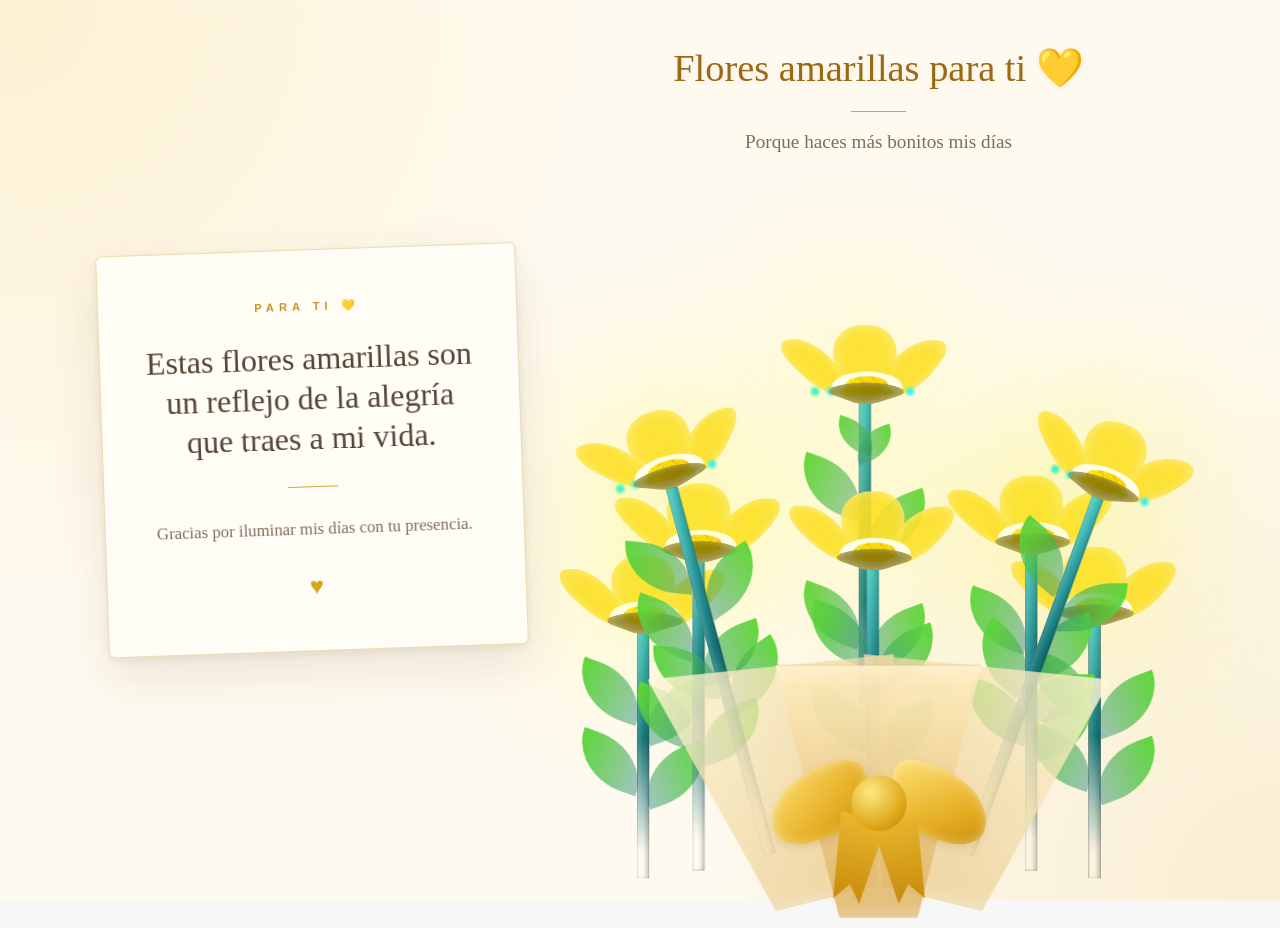
==== commit ed4d8dd5: "Agrega titulo sobre las flores y oculta boton de salto" ====
--- a/flower.html
+++ b/flower.html
@@ -13,9 +13,17 @@
 
     <audio src="sound/ChristianBasso&HaienQiu-Flowers.mp3" autoplay></audio>
 
-    <div id="lyrics"></div>
-
-    <div class="letter-card">
+      <div id="lyrics"></div>
+
+      <div class="bouquet-title">
+        <h2>Flores amarillas para ti 💛</h2>
+
+        <span class="bouquet-title__line"></span>
+
+        <p>Porque haces más bonitos mis días</p>
+      </div>
+
+      <div class="letter-card">
       <p class="letter-small">PARA TI 💛</p>
 
       <h1>
--- a/css/main.css
+++ b/css/main.css
@@ -2271,4 +2271,103 @@
   .bouquet-wrap {
     bottom: 0;
   }
-}+}
+
+/* =========================================
+   TÍTULO SOBRE EL RAMO
+========================================= */
+
+.bouquet-title {
+  position: absolute;
+
+  /* Coincide con la posición y ancho del ramo */
+  top: 5%;
+  right: 5vw;
+
+  width: 75vmin;
+
+  text-align: center;
+
+  z-index: 150;
+
+  opacity: 0;
+
+  animation: showBouquetTitle 1.8s ease 0.8s forwards;
+
+  pointer-events: none;
+}
+
+.bouquet-title h2 {
+  margin: 0;
+
+  font-family: Georgia, "Times New Roman", serif;
+
+  font-size: clamp(2rem, 3vw, 3.3rem);
+  line-height: 1.2;
+  font-weight: 500;
+
+  color: #9b6815;
+
+  text-shadow:
+    0 2px 8px rgba(155, 104, 21, 0.08);
+}
+
+.bouquet-title__line {
+  display: block;
+
+  width: 55px;
+  height: 1px;
+
+  margin: 20px auto 16px;
+
+  background-color: #d2a632;
+}
+
+.bouquet-title p {
+  margin: 0;
+
+  font-family: Georgia, "Times New Roman", serif;
+
+  font-size: clamp(1rem, 1.5vw, 1.4rem);
+  line-height: 1.5;
+
+  color: #806d5c;
+}
+
+@keyframes showBouquetTitle {
+  from {
+    opacity: 0;
+    transform: translateY(-15px);
+  }
+
+  to {
+    opacity: 1;
+    transform: translateY(0);
+  }
+}
+
+
+/* Título en celulares */
+@media screen and (max-width: 700px) {
+
+  .bouquet-title {
+    top: 43%;
+    right: 5%;
+
+    width: 90%;
+  }
+
+  .bouquet-title h2 {
+    font-size: 1.65rem;
+  }
+
+  .bouquet-title__line {
+    width: 40px;
+
+    margin: 12px auto 10px;
+  }
+
+  .bouquet-title p {
+    font-size: 0.95rem;
+  }
+}
